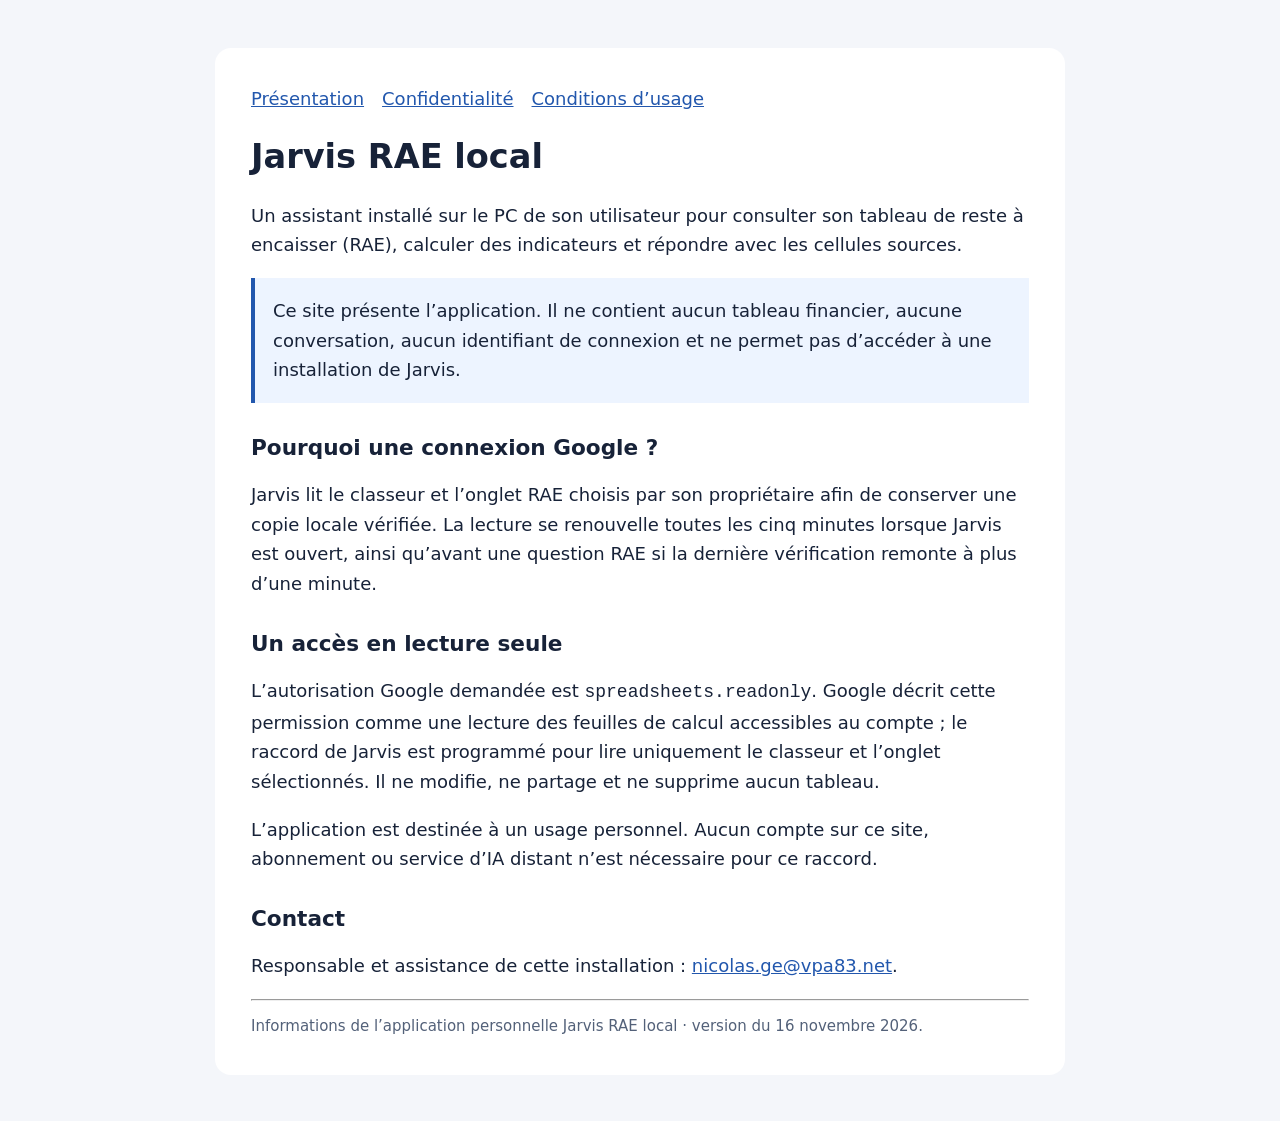
==== index.html @ 3155c2e6 "Publish public application information only; no private Jarvis runtime or data" ====
<!doctype html>
<html lang="fr"><head><meta charset="utf-8"><meta name="viewport" content="width=device-width,initial-scale=1"><meta name="referrer" content="no-referrer"><title>Présentation · Jarvis RAE local</title><link rel="stylesheet" href="style.css"></head><body><main><nav aria-label="Navigation"><a href="index.html">Présentation</a><a href="confidentialite.html">Confidentialité</a><a href="conditions.html">Conditions d’usage</a></nav><h1>Jarvis RAE local</h1><p>Un assistant installé sur le PC de son utilisateur pour consulter son tableau de reste à encaisser (RAE), calculer des indicateurs et répondre avec les cellules sources.</p><p class="notice">Ce site présente l’application. Il ne contient aucun tableau financier, aucune conversation, aucun identifiant de connexion et ne permet pas d’accéder à une installation de Jarvis.</p><h2>Pourquoi une connexion Google ?</h2><p>Jarvis lit le classeur et l’onglet RAE choisis par son propriétaire afin de conserver une copie locale vérifiée. La lecture se renouvelle toutes les cinq minutes lorsque Jarvis est ouvert, ainsi qu’avant une question RAE si la dernière vérification remonte à plus d’une minute.</p><h2>Un accès en lecture seule</h2><p>L’autorisation Google demandée est <code>spreadsheets.readonly</code>. Google décrit cette permission comme une lecture des feuilles de calcul accessibles au compte ; le raccord de Jarvis est programmé pour lire uniquement le classeur et l’onglet sélectionnés. Il ne modifie, ne partage et ne supprime aucun tableau.</p><p>L’application est destinée à un usage personnel. Aucun compte sur ce site, abonnement ou service d’IA distant n’est nécessaire pour ce raccord.</p><h2>Contact</h2><p>Responsable et assistance de cette installation : <a href="mailto:nicolas.ge@vpa83.net">nicolas.ge@vpa83.net</a>.</p><hr><small>Informations de l’application personnelle Jarvis RAE local · version du 16 novembre 2026.</small></main></body></html>
---- style.css ----
:root{color-scheme:light}*{box-sizing:border-box}body{margin:0;background:#f4f6fa;color:#172238;font:18px/1.65 system-ui,sans-serif}main{max-width:850px;margin:48px auto;padding:36px;background:white;border-radius:16px}h1,h2{line-height:1.25}h1{font-size:2.1rem}h2{margin-top:2rem;font-size:1.35rem}nav{display:flex;flex-wrap:wrap;gap:18px}a{color:#2257ad}small{color:#536179}.notice{padding:18px;background:#edf4ff;border-left:4px solid #2257ad}@media(max-width:650px){main{margin:0;padding:24px;border-radius:0}body{font-size:17px}}
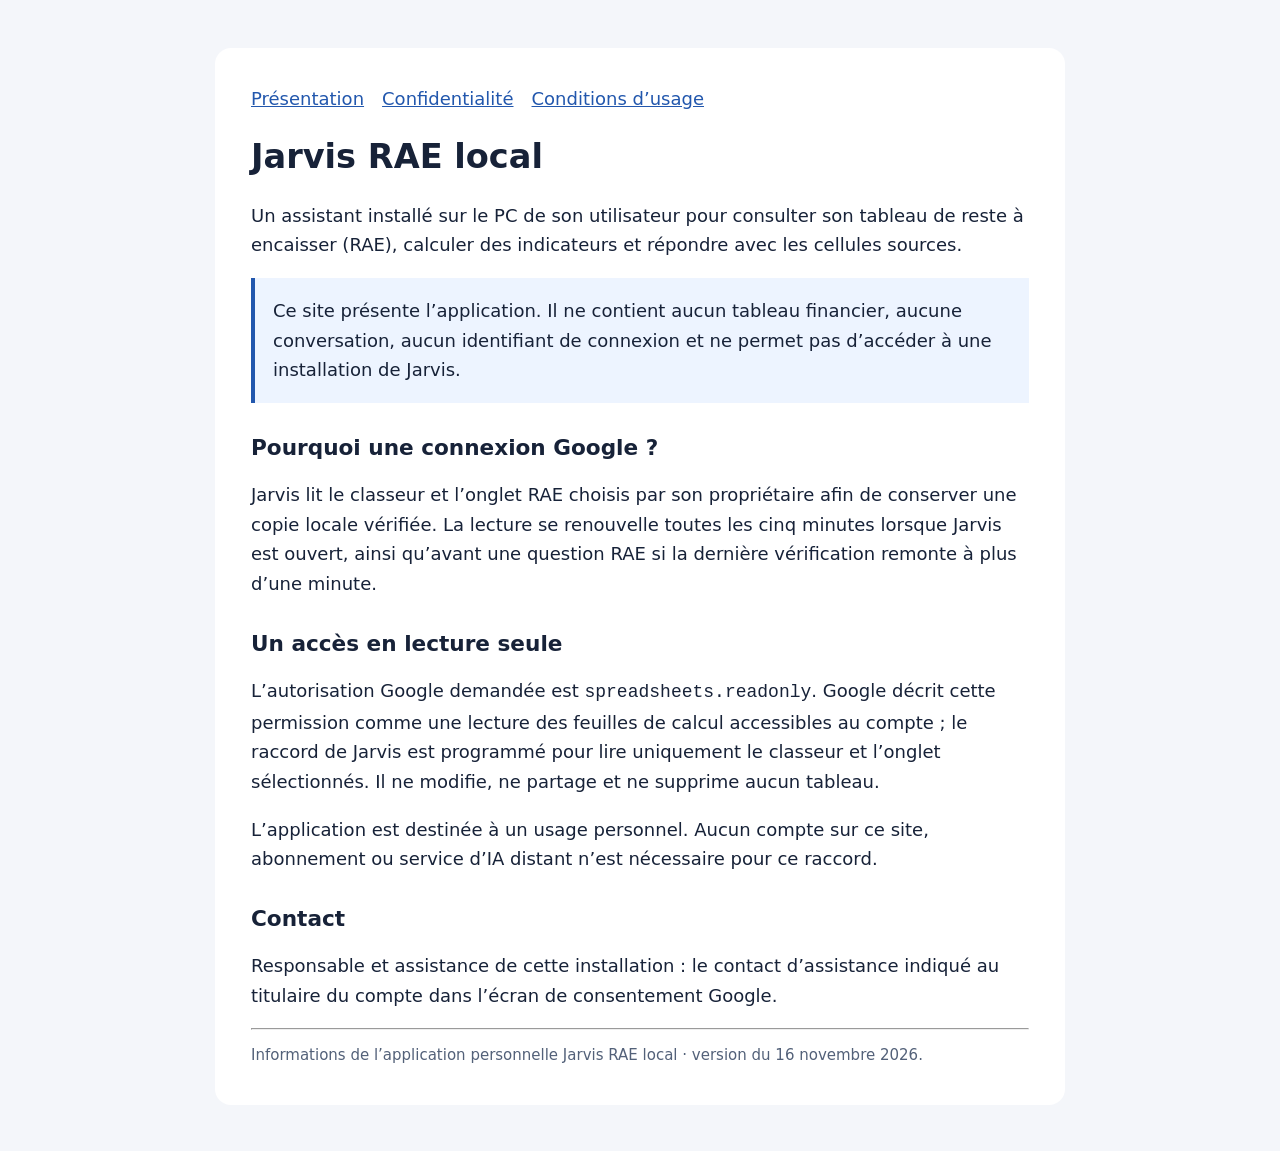
==== commit 60f50e83: "Publish public application information only; no private Jarvis runtime or data" ====
--- a/index.html
+++ b/index.html
@@ -1,2 +1,2 @@
 <!doctype html>
-<html lang="fr"><head><meta charset="utf-8"><meta name="viewport" content="width=device-width,initial-scale=1"><meta name="referrer" content="no-referrer"><title>Présentation · Jarvis RAE local</title><link rel="stylesheet" href="style.css"></head><body><main><nav aria-label="Navigation"><a href="index.html">Présentation</a><a href="confidentialite.html">Confidentialité</a><a href="conditions.html">Conditions d’usage</a></nav><h1>Jarvis RAE local</h1><p>Un assistant installé sur le PC de son utilisateur pour consulter son tableau de reste à encaisser (RAE), calculer des indicateurs et répondre avec les cellules sources.</p><p class="notice">Ce site présente l’application. Il ne contient aucun tableau financier, aucune conversation, aucun identifiant de connexion et ne permet pas d’accéder à une installation de Jarvis.</p><h2>Pourquoi une connexion Google ?</h2><p>Jarvis lit le classeur et l’onglet RAE choisis par son propriétaire afin de conserver une copie locale vérifiée. La lecture se renouvelle toutes les cinq minutes lorsque Jarvis est ouvert, ainsi qu’avant une question RAE si la dernière vérification remonte à plus d’une minute.</p><h2>Un accès en lecture seule</h2><p>L’autorisation Google demandée est <code>spreadsheets.readonly</code>. Google décrit cette permission comme une lecture des feuilles de calcul accessibles au compte ; le raccord de Jarvis est programmé pour lire uniquement le classeur et l’onglet sélectionnés. Il ne modifie, ne partage et ne supprime aucun tableau.</p><p>L’application est destinée à un usage personnel. Aucun compte sur ce site, abonnement ou service d’IA distant n’est nécessaire pour ce raccord.</p><h2>Contact</h2><p>Responsable et assistance de cette installation : <a href="mailto:nicolas.ge@vpa83.net">nicolas.ge@vpa83.net</a>.</p><hr><small>Informations de l’application personnelle Jarvis RAE local · version du 16 novembre 2026.</small></main></body></html>
+<html lang="fr"><head><meta charset="utf-8"><meta name="viewport" content="width=device-width,initial-scale=1"><meta name="referrer" content="no-referrer"><title>Présentation · Jarvis RAE local</title><link rel="stylesheet" href="style.css"></head><body><main><nav aria-label="Navigation"><a href="index.html">Présentation</a><a href="confidentialite.html">Confidentialité</a><a href="conditions.html">Conditions d’usage</a></nav><h1>Jarvis RAE local</h1><p>Un assistant installé sur le PC de son utilisateur pour consulter son tableau de reste à encaisser (RAE), calculer des indicateurs et répondre avec les cellules sources.</p><p class="notice">Ce site présente l’application. Il ne contient aucun tableau financier, aucune conversation, aucun identifiant de connexion et ne permet pas d’accéder à une installation de Jarvis.</p><h2>Pourquoi une connexion Google ?</h2><p>Jarvis lit le classeur et l’onglet RAE choisis par son propriétaire afin de conserver une copie locale vérifiée. La lecture se renouvelle toutes les cinq minutes lorsque Jarvis est ouvert, ainsi qu’avant une question RAE si la dernière vérification remonte à plus d’une minute.</p><h2>Un accès en lecture seule</h2><p>L’autorisation Google demandée est <code>spreadsheets.readonly</code>. Google décrit cette permission comme une lecture des feuilles de calcul accessibles au compte ; le raccord de Jarvis est programmé pour lire uniquement le classeur et l’onglet sélectionnés. Il ne modifie, ne partage et ne supprime aucun tableau.</p><p>L’application est destinée à un usage personnel. Aucun compte sur ce site, abonnement ou service d’IA distant n’est nécessaire pour ce raccord.</p><h2>Contact</h2><p>Responsable et assistance de cette installation : le contact d’assistance indiqué au titulaire du compte dans l’écran de consentement Google.</p><hr><small>Informations de l’application personnelle Jarvis RAE local · version du 16 novembre 2026.</small></main></body></html>
